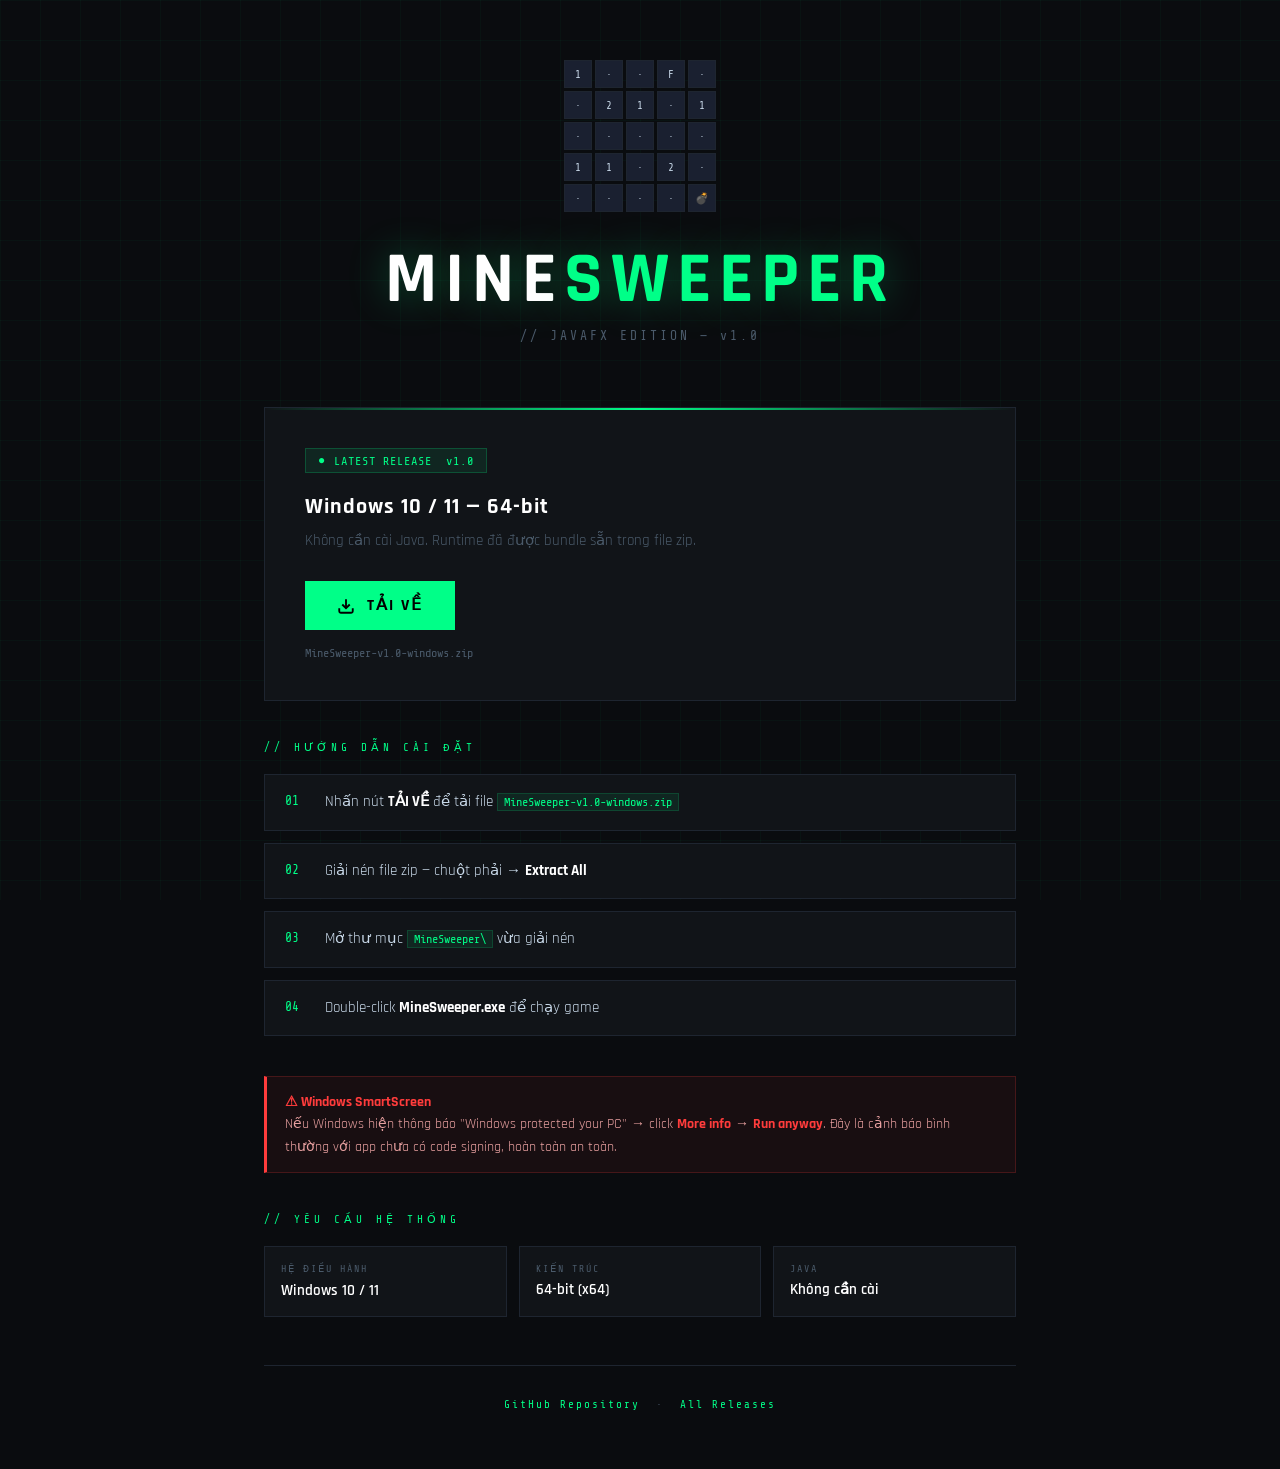
==== src/main/resources/index.html @ 39f432e0 "refactor: move frontend components to resources folder" ====
<!DOCTYPE html>
<html lang="vi">
<head>
  <meta charset="UTF-8">
  <meta name="viewport" content="width=device-width, initial-scale=1.0">
  <title>MineSweeper</title>

  <link href="https://fonts.googleapis.com/css2?family=Share+Tech+Mono&family=Rajdhani:wght@400;600;700&display=swap" rel="stylesheet">

  <link rel="stylesheet" href="css/style.css">
</head>

<body>

<div class="container">

  <div class="header">

    <div class="game-grid">

      <div class="cell" style="animation-delay:0ms">1</div>
      <div class="cell" style="animation-delay:60ms">·</div>
      <div class="cell" style="animation-delay:120ms">·</div>
      <div class="cell" style="animation-delay:180ms">F</div>
      <div class="cell" style="animation-delay:240ms">·</div>

      <div class="cell" style="animation-delay:300ms">·</div>
      <div class="cell" style="animation-delay:360ms">2</div>
      <div class="cell" style="animation-delay:420ms">1</div>
      <div class="cell" style="animation-delay:480ms">·</div>
      <div class="cell" style="animation-delay:540ms">1</div>

      <div class="cell" style="animation-delay:600ms">·</div>
      <div class="cell" style="animation-delay:660ms">·</div>
      <div class="cell" style="animation-delay:720ms">·</div>
      <div class="cell" style="animation-delay:780ms">·</div>
      <div class="cell" style="animation-delay:840ms">·</div>

      <div class="cell" style="animation-delay:900ms">1</div>
      <div class="cell" style="animation-delay:960ms">1</div>
      <div class="cell" style="animation-delay:1020ms">·</div>
      <div class="cell" style="animation-delay:1080ms">2</div>
      <div class="cell" style="animation-delay:1140ms">·</div>

      <div class="cell" style="animation-delay:1200ms">·</div>
      <div class="cell" style="animation-delay:1260ms">·</div>
      <div class="cell" style="animation-delay:1320ms">·</div>
      <div class="cell" style="animation-delay:1380ms">·</div>
      <div class="cell" style="animation-delay:1440ms">💣</div>

    </div>

    <div class="title">MINE<span>SWEEPER</span></div>
    <div class="subtitle">// JAVAFX EDITION — v1.0</div>

  </div>

  <div class="download-card">

    <div class="release-tag">
      LATEST RELEASE &nbsp;v1.0
    </div>

    <div class="card-title">
      Windows 10 / 11 — 64-bit
    </div>

    <div class="card-desc">
      Không cần cài Java. Runtime đã được bundle sẵn trong file zip.
    </div>

    <a class="download-btn"
       href="https://github.com/HocNguyen0605/MineSweeper/releases/download/v1.0/MineSweeper-v1.0-windows.zip">

      <svg viewBox="0 0 24 24" fill="none" stroke="currentColor" stroke-width="2.5">
        <path d="M21 15v4a2 2 0 01-2 2H5a2 2 0 01-2-2v-4"></path>
        <polyline points="7 10 12 15 17 10"></polyline>
        <line x1="12" y1="15" x2="12" y2="3"></line>
      </svg>

      TẢI VỀ
    </a>

    <div class="file-info">
      MineSweeper-v1.0-windows.zip
    </div>

  </div>

  <div class="section-label">
    // Hướng dẫn cài đặt
  </div>

  <div class="steps">

    <div class="step">
      <div class="step-num">01</div>
      <div class="step-text">
        Nhấn nút <strong>TẢI VỀ</strong> để tải file
        <code>MineSweeper-v1.0-windows.zip</code>
      </div>
    </div>

    <div class="step">
      <div class="step-num">02</div>
      <div class="step-text">
        Giải nén file zip — chuột phải → <strong>Extract All</strong>
      </div>
    </div>

    <div class="step">
      <div class="step-num">03</div>
      <div class="step-text">
        Mở thư mục <code>MineSweeper\</code> vừa giải nén
      </div>
    </div>

    <div class="step">
      <div class="step-num">04</div>
      <div class="step-text">
        Double-click <strong>MineSweeper.exe</strong> để chạy game
      </div>
    </div>

  </div>

  <div class="warning">
    <strong>⚠ Windows SmartScreen</strong><br>
    Nếu Windows hiện thông báo "Windows protected your PC" →
    click <strong>More info</strong> →
    <strong>Run anyway</strong>.
    Đây là cảnh báo bình thường với app chưa có code signing, hoàn toàn an toàn.
  </div>

  <div class="section-label">
    // Yêu cầu hệ thống
  </div>

  <div class="req-grid">

    <div class="req-item">
      <div class="req-label">HỆ ĐIỀU HÀNH</div>
      <div class="req-value">Windows 10 / 11</div>
    </div>

    <div class="req-item">
      <div class="req-label">KIẾN TRÚC</div>
      <div class="req-value">64-bit (x64)</div>
    </div>

    <div class="req-item">
      <div class="req-label">JAVA</div>
      <div class="req-value">Không cần cài</div>
    </div>

  </div>

  <div class="footer">
    <a href="https://github.com/HocNguyen0605/MineSweeper">
      GitHub Repository
    </a>

    &nbsp;·&nbsp;

    <a href="https://github.com/HocNguyen0605/MineSweeper/releases">
      All Releases
    </a>
  </div>

</div>

</body>
</html>
---- src/main/resources/css/style.css ----
*, *::before, *::after {
    box-sizing: border-box;
    margin: 0;
    padding: 0;
}

:root {
    --bg: #0a0c0f;
    --surface: #111418;
    --border: #1e2530;
    --accent: #00ff88;
    --accent2: #ff3c3c;
    --text: #c8d8e8;
    --muted: #4a5a6a;
    --cell: #1a2030;
}

body {
    background: var(--bg);
    color: var(--text);
    font-family: 'Rajdhani', sans-serif;
    min-height: 100vh;
    overflow-x: hidden;
}

body::before {
    content: '';
    position: fixed;
    inset: 0;
    background-image:
            linear-gradient(rgba(0,255,136,0.03) 1px, transparent 1px),
            linear-gradient(90deg, rgba(0,255,136,0.03) 1px, transparent 1px);
    background-size: 40px 40px;
    pointer-events: none;
    z-index: 0;
}

.container {
    position: relative;
    z-index: 1;
    max-width: 800px;
    margin: 0 auto;
    padding: 60px 24px;
}

.header {
    text-align: center;
    margin-bottom: 64px;
}

.game-grid {
    display: inline-grid;
    grid-template-columns: repeat(5, 28px);
    gap: 3px;
    margin-bottom: 32px;
}

.cell {
    width: 28px;
    height: 28px;
    background: var(--cell);
    border: 1px solid var(--border);
    display: flex;
    align-items: center;
    justify-content: center;
    font-family: 'Share Tech Mono', monospace;
    font-size: 11px;
    animation: cellReveal 0.4s ease forwards;
    opacity: 0;
}

@keyframes cellReveal {
    from {
        opacity: 0;
        transform: scale(0.5);
    }
    to {
        opacity: 1;
        transform: scale(1);
    }
}

.title {
    font-size: clamp(42px, 8vw, 72px);
    font-weight: 700;
    letter-spacing: 8px;
    text-transform: uppercase;
    color: #fff;
    text-shadow: 0 0 40px rgba(0,255,136,0.3);
    line-height: 1;
}

.title span {
    color: var(--accent);
}

.subtitle {
    margin-top: 12px;
    font-family: 'Share Tech Mono', monospace;
    font-size: 13px;
    color: var(--muted);
    letter-spacing: 3px;
}

.download-card {
    background: var(--surface);
    border: 1px solid var(--border);
    padding: 40px;
    margin-bottom: 40px;
    position: relative;
    overflow: hidden;
}

.download-card::before {
    content: '';
    position: absolute;
    top: 0;
    left: 0;
    right: 0;
    height: 2px;
    background: linear-gradient(90deg, transparent, var(--accent), transparent);
}

.release-tag {
    display: inline-flex;
    align-items: center;
    gap: 8px;
    background: rgba(0,255,136,0.08);
    border: 1px solid rgba(0,255,136,0.2);
    color: var(--accent);
    font-family: 'Share Tech Mono', monospace;
    font-size: 12px;
    padding: 4px 12px;
    margin-bottom: 20px;
    letter-spacing: 1px;
}

.release-tag::before {
    content: '●';
    animation: blink 1.5s infinite;
}

@keyframes blink {
    0%, 100% {
        opacity: 1;
    }
    50% {
        opacity: 0.2;
    }
}

.card-title {
    font-size: 22px;
    font-weight: 700;
    color: #fff;
    margin-bottom: 8px;
    letter-spacing: 1px;
}

.card-desc {
    color: var(--muted);
    font-size: 15px;
    margin-bottom: 28px;
    line-height: 1.6;
}

.download-btn {
    display: inline-flex;
    align-items: center;
    gap: 12px;
    background: var(--accent);
    color: #000;
    text-decoration: none;
    font-family: 'Rajdhani', sans-serif;
    font-weight: 700;
    font-size: 16px;
    letter-spacing: 2px;
    text-transform: uppercase;
    padding: 14px 32px;
    transition: all 0.2s;
    position: relative;
    overflow: hidden;
}

.download-btn::before {
    content: '';
    position: absolute;
    inset: 0;
    background: rgba(255,255,255,0.15);
    transform: translateX(-100%);
    transition: transform 0.3s;
}

.download-btn:hover::before {
    transform: translateX(0);
}

.download-btn:hover {
    box-shadow: 0 0 30px rgba(0,255,136,0.4);
}

.download-btn svg {
    width: 18px;
    height: 18px;
    flex-shrink: 0;
}

.file-info {
    margin-top: 16px;
    font-family: 'Share Tech Mono', monospace;
    font-size: 12px;
    color: var(--muted);
}

.section-label {
    font-family: 'Share Tech Mono', monospace;
    font-size: 11px;
    color: var(--accent);
    letter-spacing: 4px;
    text-transform: uppercase;
    margin-bottom: 20px;
}

.steps {
    display: flex;
    flex-direction: column;
    gap: 12px;
    margin-bottom: 40px;
}

.step {
    display: flex;
    gap: 16px;
    align-items: flex-start;
    background: var(--surface);
    border: 1px solid var(--border);
    padding: 16px 20px;
    transition: border-color 0.2s;
}

.step:hover {
    border-color: var(--accent);
}

.step-num {
    font-family: 'Share Tech Mono', monospace;
    font-size: 13px;
    color: var(--accent);
    min-width: 24px;
    margin-top: 2px;
}

.step-text {
    font-size: 15px;
    color: var(--text);
    line-height: 1.5;
}

.step-text strong {
    color: #fff;
}

code {
    font-family: 'Share Tech Mono', monospace;
    font-size: 12px;
    background: rgba(0,255,136,0.08);
    border: 1px solid rgba(0,255,136,0.15);
    color: var(--accent);
    padding: 1px 6px;
}

.warning {
    background: rgba(255,60,60,0.06);
    border: 1px solid rgba(255,60,60,0.2);
    border-left: 3px solid var(--accent2);
    padding: 14px 18px;
    font-size: 14px;
    color: #e8a0a0;
    line-height: 1.6;
    margin-bottom: 40px;
}

.warning strong {
    color: var(--accent2);
}

.req-grid {
    display: grid;
    grid-template-columns: repeat(auto-fit, minmax(200px, 1fr));
    gap: 12px;
    margin-bottom: 48px;
}

.req-item {
    background: var(--surface);
    border: 1px solid var(--border);
    padding: 16px;
}

.req-label {
    font-family: 'Share Tech Mono', monospace;
    font-size: 10px;
    color: var(--muted);
    letter-spacing: 2px;
    margin-bottom: 6px;
}

.req-value {
    font-size: 15px;
    font-weight: 600;
    color: #fff;
}

.footer {
    text-align: center;
    font-family: 'Share Tech Mono', monospace;
    font-size: 11px;
    color: var(--muted);
    padding-top: 32px;
    border-top: 1px solid var(--border);
    letter-spacing: 2px;
}

.footer a {
    color: var(--accent);
    text-decoration: none;
}

.footer a:hover {
    text-decoration: underline;
}
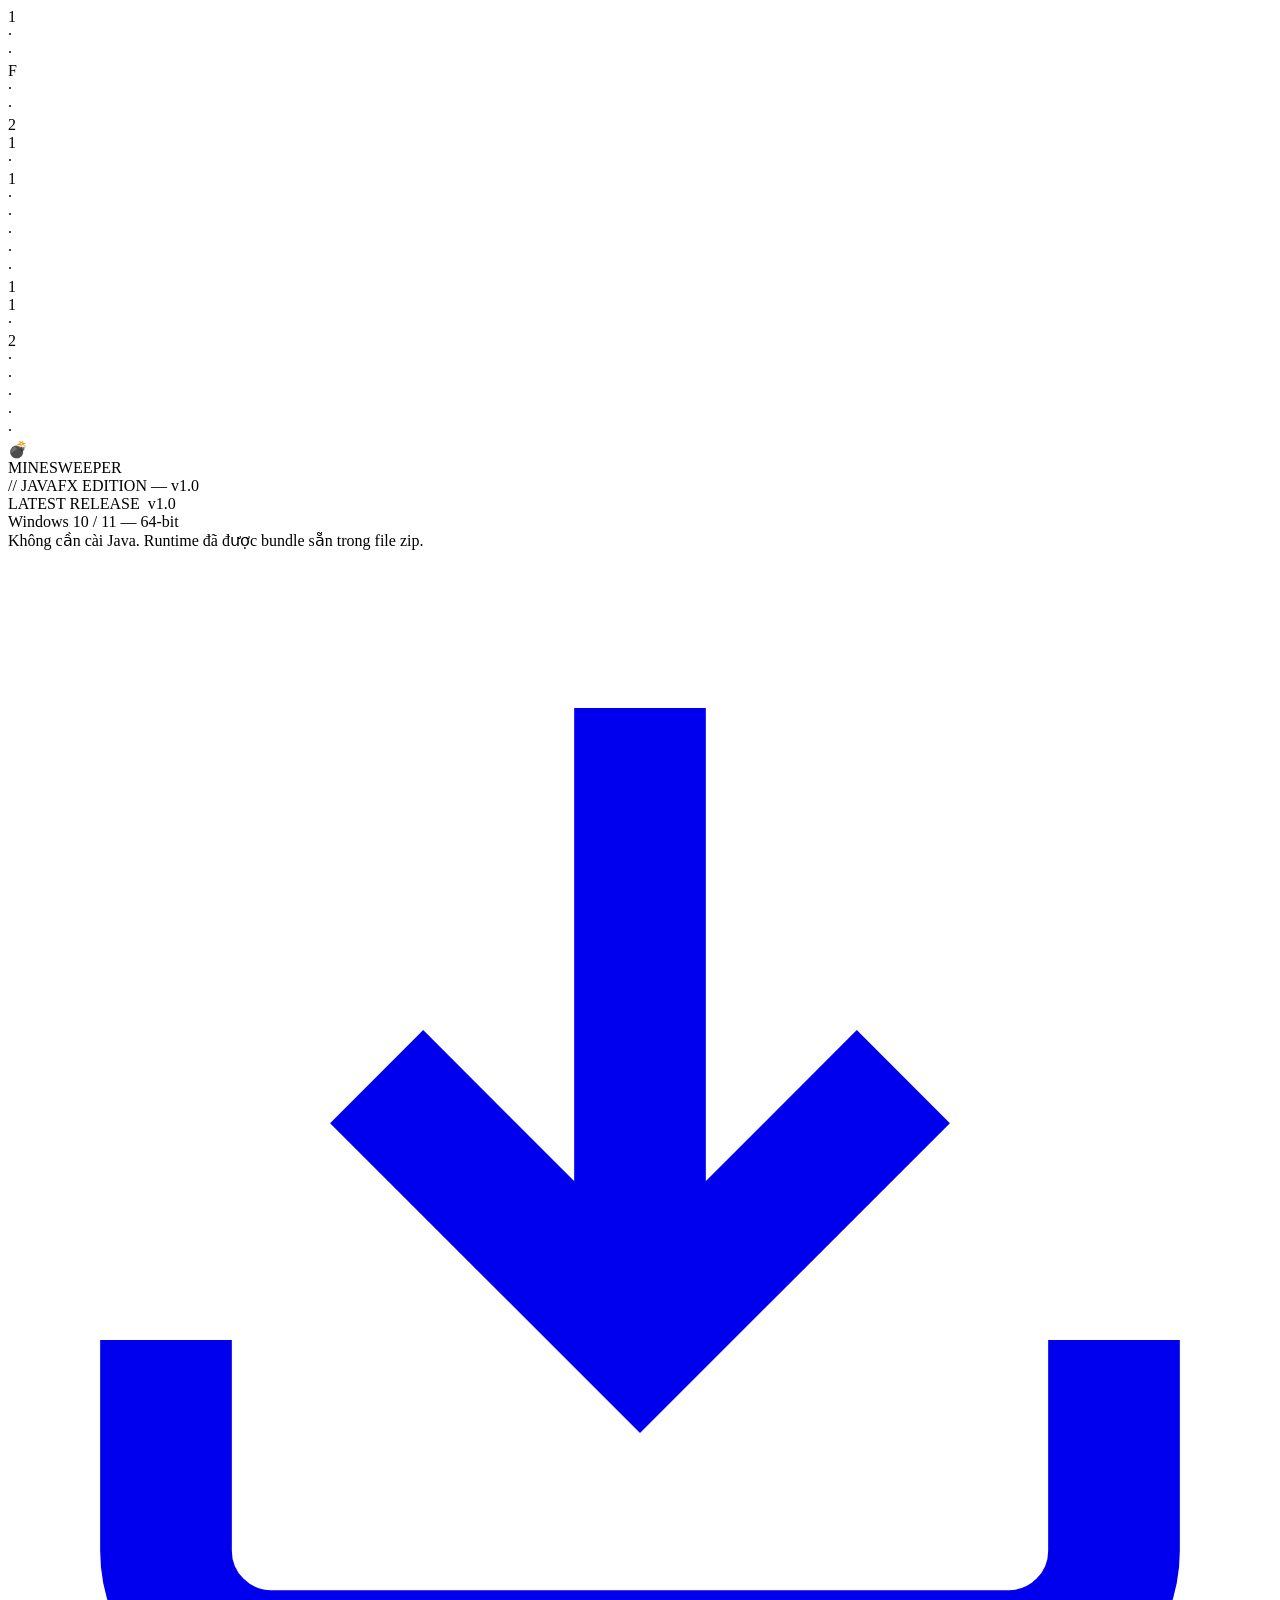
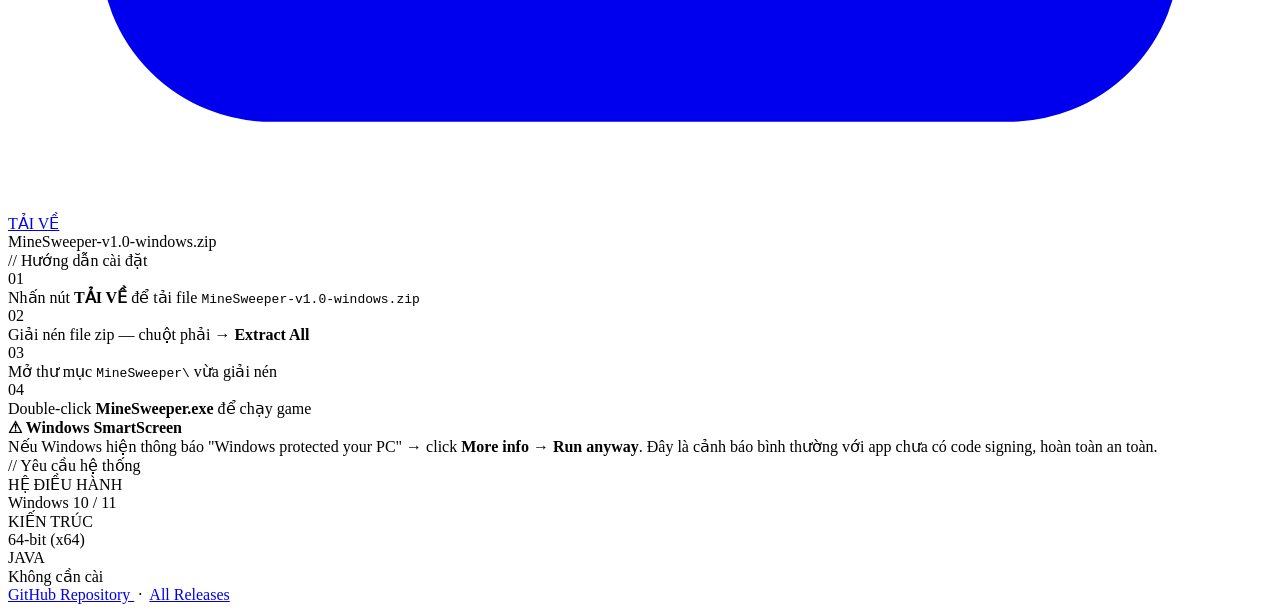
==== commit c34aa9aa: "chore: Update download link in index.html and add entries to .gitignore" ====
--- a/src/main/resources/index.html
+++ b/src/main/resources/index.html
@@ -1,4 +1,3 @@
-<!DOCTYPE html>
 <html lang="vi">
 <head>
   <meta charset="UTF-8">
@@ -70,7 +69,7 @@
     </div>
 
     <a class="download-btn"
-       href="https://github.com/HocNguyen0605/MineSweeper/releases/download/v1.0/MineSweeper-v1.0-windows.zip">
+       href="https://github.com/HocNguyen0605/MineSweeper/releases/download/v2.0/MineSweeper-v2.0-windows.zip">
 
       <svg viewBox="0 0 24 24" fill="none" stroke="currentColor" stroke-width="2.5">
         <path d="M21 15v4a2 2 0 01-2 2H5a2 2 0 01-2-2v-4"></path>
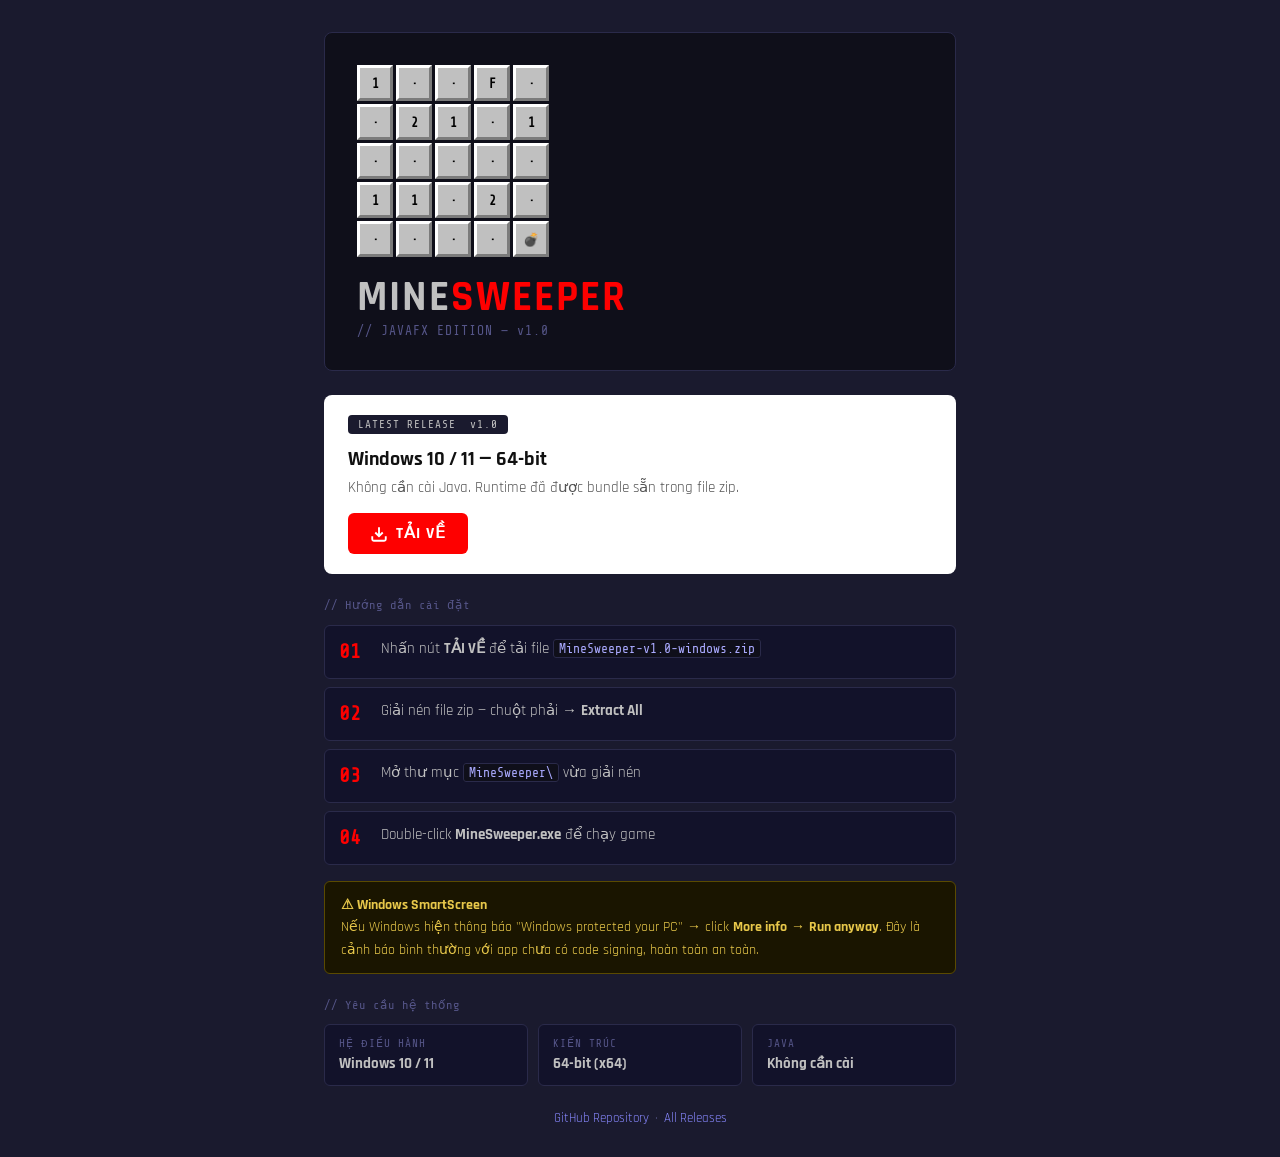
==== commit e0ba805c: "Update index.html" ====
--- a/src/main/resources/index.html
+++ b/src/main/resources/index.html
@@ -79,10 +79,6 @@
 
       TẢI VỀ
     </a>
-
-    <div class="file-info">
-      MineSweeper-v1.0-windows.zip
-    </div>
 
   </div>
 
@@ -169,4 +165,4 @@
 </div>
 
 </body>
-</html>+</html>
--- a/src/main/resources/css/style.css
+++ b/src/main/resources/css/style.css
@@ -0,0 +1,324 @@
+@import url('https://fonts.googleapis.com/css2?family=Share+Tech+Mono&family=Rajdhani:wght@400;600;700&display=swap');
+
+* {
+    box-sizing: border-box;
+    margin: 0;
+    padding: 0;
+}
+
+body {
+    font-family: 'Rajdhani', sans-serif;
+    background: #1a1a2e;
+    color: #c0c0c0;
+    min-height: 100vh;
+}
+
+.container {
+    max-width: 680px;
+    margin: 0 auto;
+    padding: 2rem 1.5rem;
+}
+
+/* ── Header ── */
+.header {
+    background: #0f0f1a;
+    border: 1px solid #2a2a4a;
+    border-radius: 8px;
+    padding: 2rem;
+    margin-bottom: 1.5rem;
+}
+
+.game-grid {
+    display: grid;
+    grid-template-columns: repeat(5, 36px);
+    gap: 3px;
+    margin-bottom: 1.25rem;
+}
+
+.cell {
+    width: 36px;
+    height: 36px;
+    background: #c0c0c0;
+    border-top: 3px solid #ffffff;
+    border-left: 3px solid #ffffff;
+    border-right: 3px solid #7b7b7b;
+    border-bottom: 3px solid #7b7b7b;
+    display: flex;
+    align-items: center;
+    justify-content: center;
+    font-family: 'Share Tech Mono', monospace;
+    font-size: 13px;
+    font-weight: 700;
+    color: #000;
+    animation: cellReveal 0.3s ease both;
+}
+
+/*UC 9 refactors */
+/*Start*/
+.cell-hidden {
+    -fx-background-color: #c0c0c0;
+    -fx-border-color: #ffffff #7b7b7b #7b7b7b #ffffff;
+    -fx-border-width: 3px;
+    -fx-background-insets: 0;
+    -fx-background-radius: 0;
+    -fx-border-radius: 0;
+    -fx-cursor: hand;
+}
+
+.cell-hidden:hover {
+    -fx-background-color: #d4d4d4;
+}
+
+.cell-revealed {
+    -fx-background-color: #bdbdbd;
+    -fx-border-color: #7b7b7b;
+    -fx-border-width: 1px;
+    -fx-background-insets: 0;
+    -fx-background-radius: 0;
+    -fx-border-radius: 0;
+    -fx-alignment: center;
+    -fx-font-family: 'Share Tech Mono', monospace;
+    -fx-font-size: 18px;
+    -fx-font-weight: bold;
+}
+
+.cell-flagged {
+    -fx-border-color: #ffffff #7b7b7b #7b7b7b #ffffff;
+    -fx-border-width: 3px;
+    -fx-background-insets: 0;
+    -fx-background-radius: 0;
+    -fx-border-radius: 0;
+    -fx-alignment: center;
+    -fx-font-size: 16px;
+}
+
+.cell-mine {
+    -fx-background-color: #bdbdbd;
+    -fx-border-color: #7b7b7b;
+    -fx-border-width: 1px;
+    -fx-background-insets: 0;
+    -fx-background-radius: 0;
+    -fx-border-radius: 0;
+    -fx-alignment: center;
+    -fx-font-size: 16px;
+}
+
+.cell-exploded {
+    -fx-background-color: #ff4444;
+    -fx-border-color: #7b7b7b;
+    -fx-border-width: 1px;
+    -fx-background-insets: 0;
+    -fx-background-radius: 0;
+    -fx-border-radius: 0;
+    -fx-alignment: center;
+    -fx-font-size: 16px;
+}
+
+/* ── Number colors  ── */
+.cell-num-1 { -fx-text-fill: #0000ff; }
+.cell-num-2 { -fx-text-fill: #007b00; }
+.cell-num-3 { -fx-text-fill: #ff0000; }
+.cell-num-4 { -fx-text-fill: #00007b; }
+.cell-num-5 { -fx-text-fill: #7b0000; }
+.cell-num-6 { -fx-text-fill: #007b7b; }
+.cell-num-7 { -fx-text-fill: #000000; }
+.cell-num-8 { -fx-text-fill: #7b7b7b; }
+/*End*/
+
+@keyframes cellReveal {
+    from { opacity: 0; transform: scale(0.7); }
+    to   { opacity: 1; transform: scale(1); }
+}
+
+.title {
+    font-size: 42px;
+    font-weight: 700;
+    color: #c0c0c0;
+    letter-spacing: 2px;
+    line-height: 1;
+}
+
+.title span {
+    color: #fe0000;
+}
+
+.subtitle {
+    font-family: 'Share Tech Mono', monospace;
+    font-size: 13px;
+    color: #555588;
+    margin-top: 4px;
+    letter-spacing: 1px;
+}
+
+/* ── Download card ── */
+.download-card {
+    background: #ffffff;
+    color: #111;
+    border-radius: 8px;
+    padding: 1.25rem 1.5rem;
+    margin-bottom: 1rem;
+}
+
+.release-tag {
+    display: inline-block;
+    background: #1a1a2e;
+    color: #c0c0c0;
+    font-family: 'Share Tech Mono', monospace;
+    font-size: 11px;
+    padding: 3px 10px;
+    border-radius: 4px;
+    margin-bottom: 12px;
+    letter-spacing: 1px;
+}
+
+.card-title {
+    font-size: 20px;
+    font-weight: 700;
+    margin-bottom: 6px;
+}
+
+.card-desc {
+    font-size: 15px;
+    color: #555;
+    margin-bottom: 16px;
+}
+
+.download-btn {
+    display: inline-flex;
+    align-items: center;
+    gap: 8px;
+    background: #fe0000;
+    color: #fff;
+    text-decoration: none;
+    padding: 10px 22px;
+    border-radius: 6px;
+    font-family: 'Rajdhani', sans-serif;
+    font-size: 16px;
+    font-weight: 700;
+    letter-spacing: 1px;
+    transition: background 0.15s;
+}
+
+.download-btn:hover {
+    background: #cc0000;
+}
+
+.download-btn svg {
+    width: 18px;
+    height: 18px;
+}
+
+.file-info {
+    font-family: 'Share Tech Mono', monospace;
+    font-size: 12px;
+    color: #888;
+    margin-top: 10px;
+}
+
+/* ── Section label ── */
+.section-label {
+    font-family: 'Share Tech Mono', monospace;
+    font-size: 12px;
+    color: #555588;
+    letter-spacing: 1px;
+    margin: 1.5rem 0 0.75rem;
+}
+
+/* ── Steps ── */
+.steps {
+    display: flex;
+    flex-direction: column;
+    gap: 8px;
+}
+
+.step {
+    display: flex;
+    align-items: flex-start;
+    gap: 14px;
+    background: #12122a;
+    border: 1px solid #2a2a4a;
+    border-radius: 6px;
+    padding: 12px 14px;
+}
+
+.step-num {
+    font-family: 'Share Tech Mono', monospace;
+    font-size: 20px;
+    font-weight: 700;
+    color: #fe0000;
+    min-width: 28px;
+    line-height: 1.4;
+}
+
+.step-text {
+    font-size: 15px;
+    color: #c0c0c0;
+    line-height: 1.5;
+}
+
+.step-text code {
+    font-family: 'Share Tech Mono', monospace;
+    font-size: 13px;
+    background: #0f0f1a;
+    border: 1px solid #2a2a4a;
+    padding: 1px 5px;
+    border-radius: 3px;
+    color: #aaaaff;
+}
+
+/* ── Warning ── */
+.warning {
+    border: 1px solid #5a4a00;
+    background: #1a1500;
+    color: #e8c84a;
+    border-radius: 6px;
+    padding: 12px 16px;
+    font-size: 14px;
+    line-height: 1.6;
+    margin-top: 1rem;
+}
+
+/* ── Requirements grid ── */
+.req-grid {
+    display: grid;
+    grid-template-columns: repeat(3, 1fr);
+    gap: 10px;
+}
+
+.req-item {
+    background: #12122a;
+    border: 1px solid #2a2a4a;
+    border-radius: 6px;
+    padding: 12px 14px;
+}
+
+.req-label {
+    font-family: 'Share Tech Mono', monospace;
+    font-size: 11px;
+    color: #555588;
+    letter-spacing: 1px;
+    margin-bottom: 4px;
+}
+
+.req-value {
+    font-size: 15px;
+    font-weight: 700;
+    color: #c0c0c0;
+}
+
+/* ── Footer ── */
+.footer {
+    text-align: center;
+    font-size: 13px;
+    color: #555588;
+    margin-top: 1.5rem;
+}
+
+.footer a {
+    color: #8888ff;
+    text-decoration: none;
+}
+
+.footer a:hover {
+    text-decoration: underline;
+}
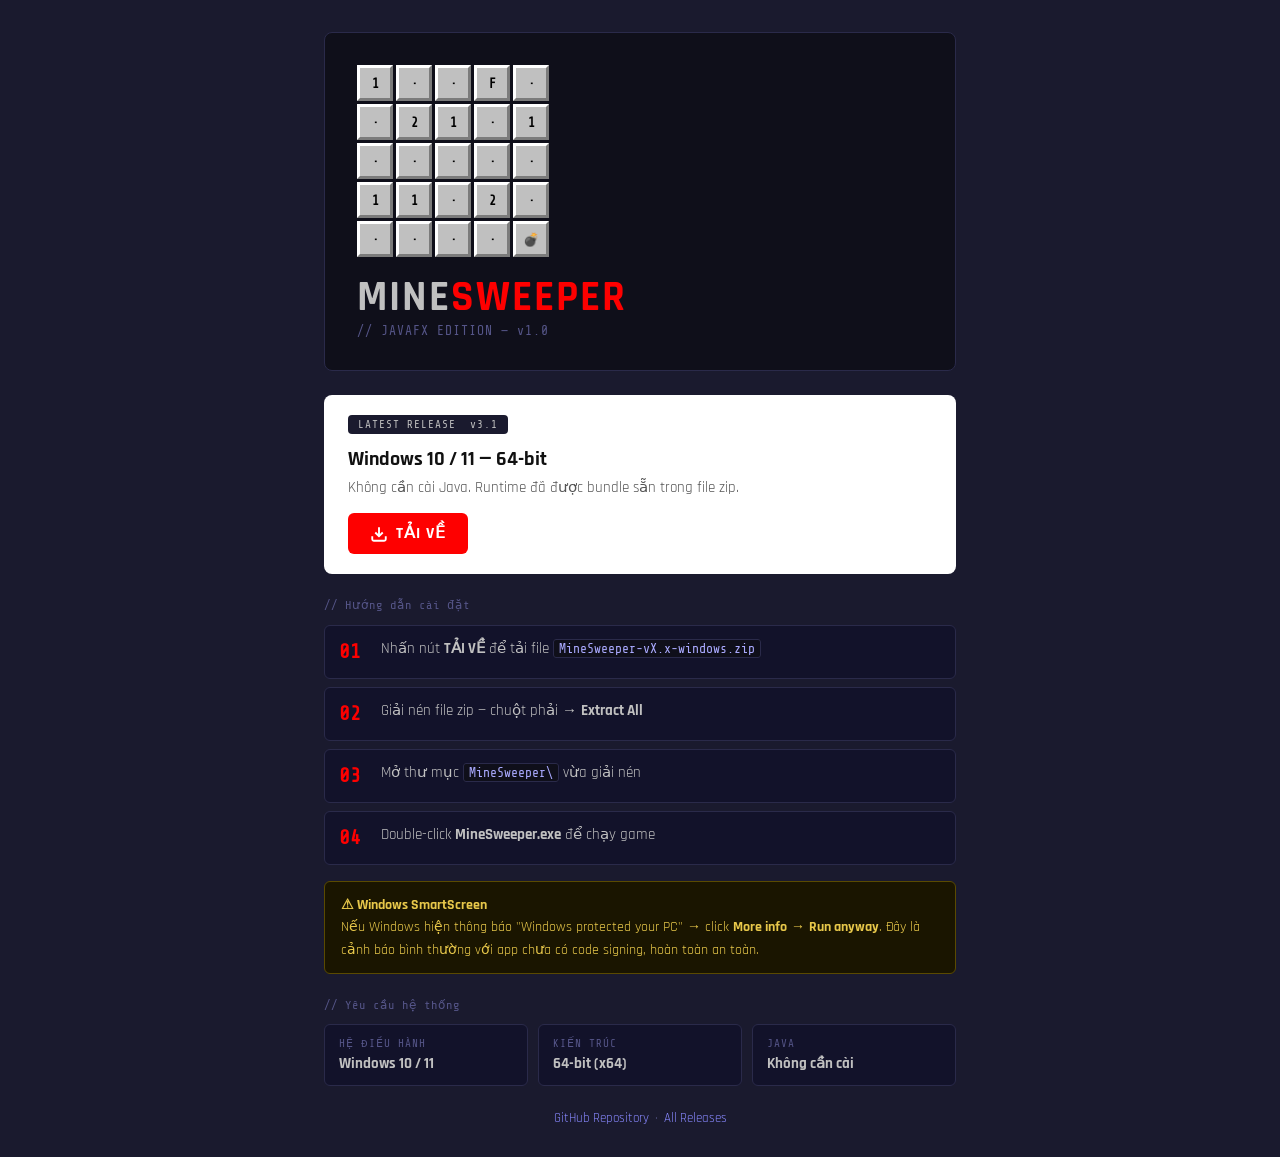
==== commit ab9bc427: "chore: slight change in index.html" ====
--- a/src/main/resources/index.html
+++ b/src/main/resources/index.html
@@ -57,7 +57,7 @@
   <div class="download-card">
 
     <div class="release-tag">
-      LATEST RELEASE &nbsp;v1.0
+      LATEST RELEASE &nbsp;v3.1
     </div>
 
     <div class="card-title">
@@ -69,7 +69,7 @@
     </div>
 
     <a class="download-btn"
-       href="https://github.com/HocNguyen0605/MineSweeper/releases/download/v2.0/MineSweeper-v2.0-windows.zip">
+       href="https://github.com/HocNguyen0605/MineSweeper/releases/download/v3.1/MineSweeper-v3.1-windows.zip">
 
       <svg viewBox="0 0 24 24" fill="none" stroke="currentColor" stroke-width="2.5">
         <path d="M21 15v4a2 2 0 01-2 2H5a2 2 0 01-2-2v-4"></path>
@@ -92,7 +92,7 @@
       <div class="step-num">01</div>
       <div class="step-text">
         Nhấn nút <strong>TẢI VỀ</strong> để tải file
-        <code>MineSweeper-v1.0-windows.zip</code>
+        <code>MineSweeper-vX.x-windows.zip</code>
       </div>
     </div>
 
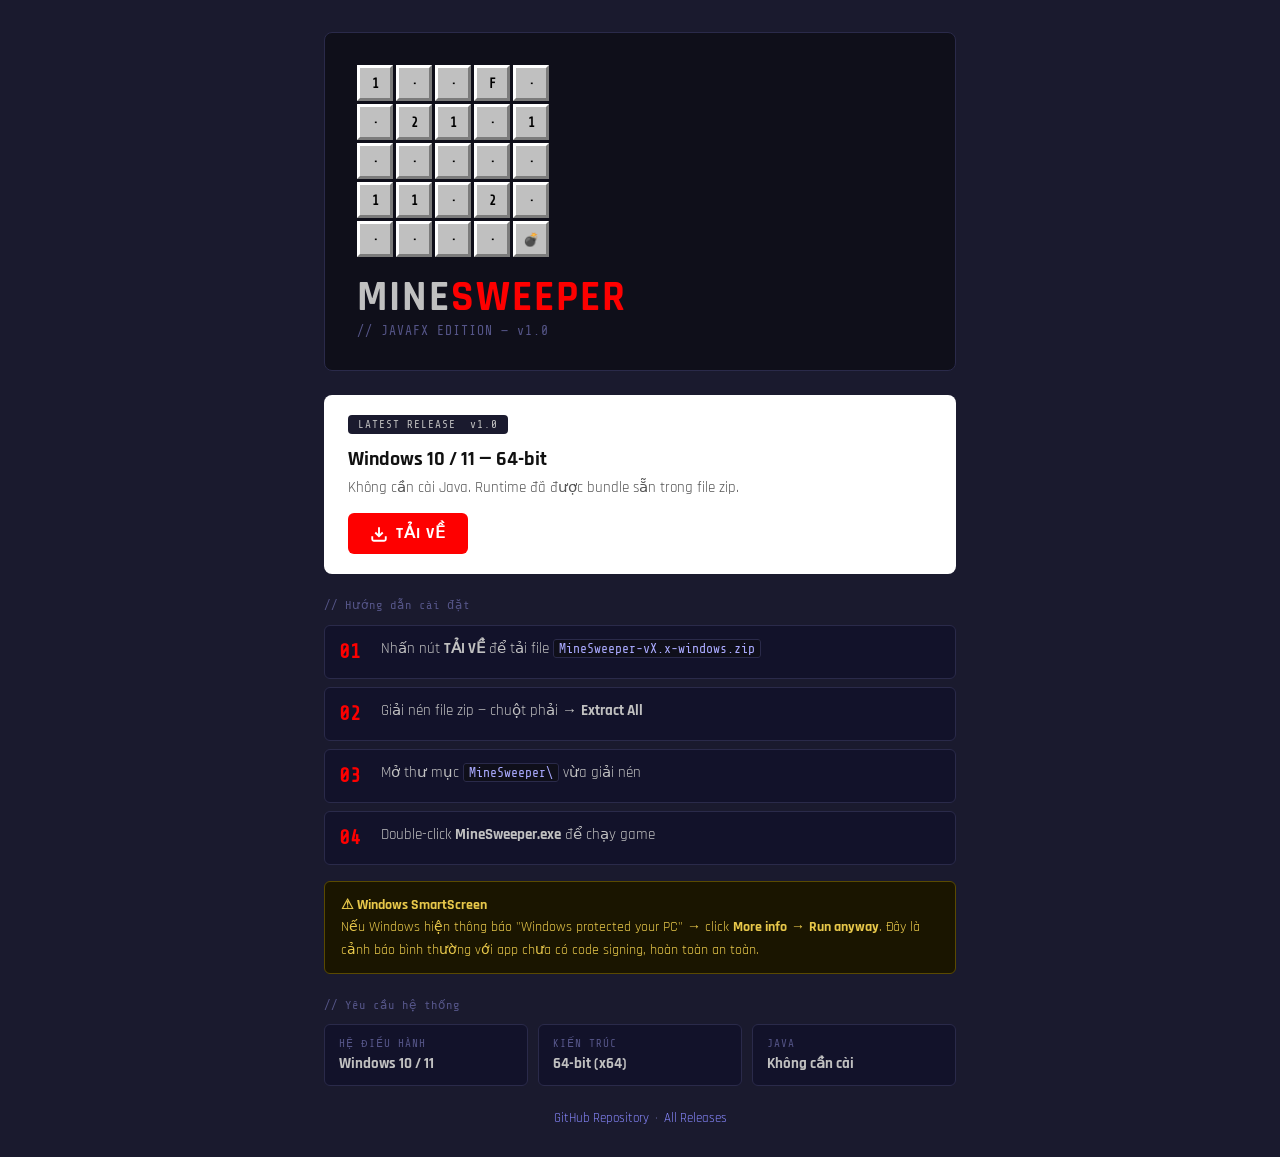
==== commit 9cbb21ca: "chore: slight change in index.html" ====
--- a/src/main/resources/index.html
+++ b/src/main/resources/index.html
@@ -57,7 +57,7 @@
   <div class="download-card">
 
     <div class="release-tag">
-      LATEST RELEASE &nbsp;v3.1
+      LATEST RELEASE &nbsp;v1.0
     </div>
 
     <div class="card-title">
